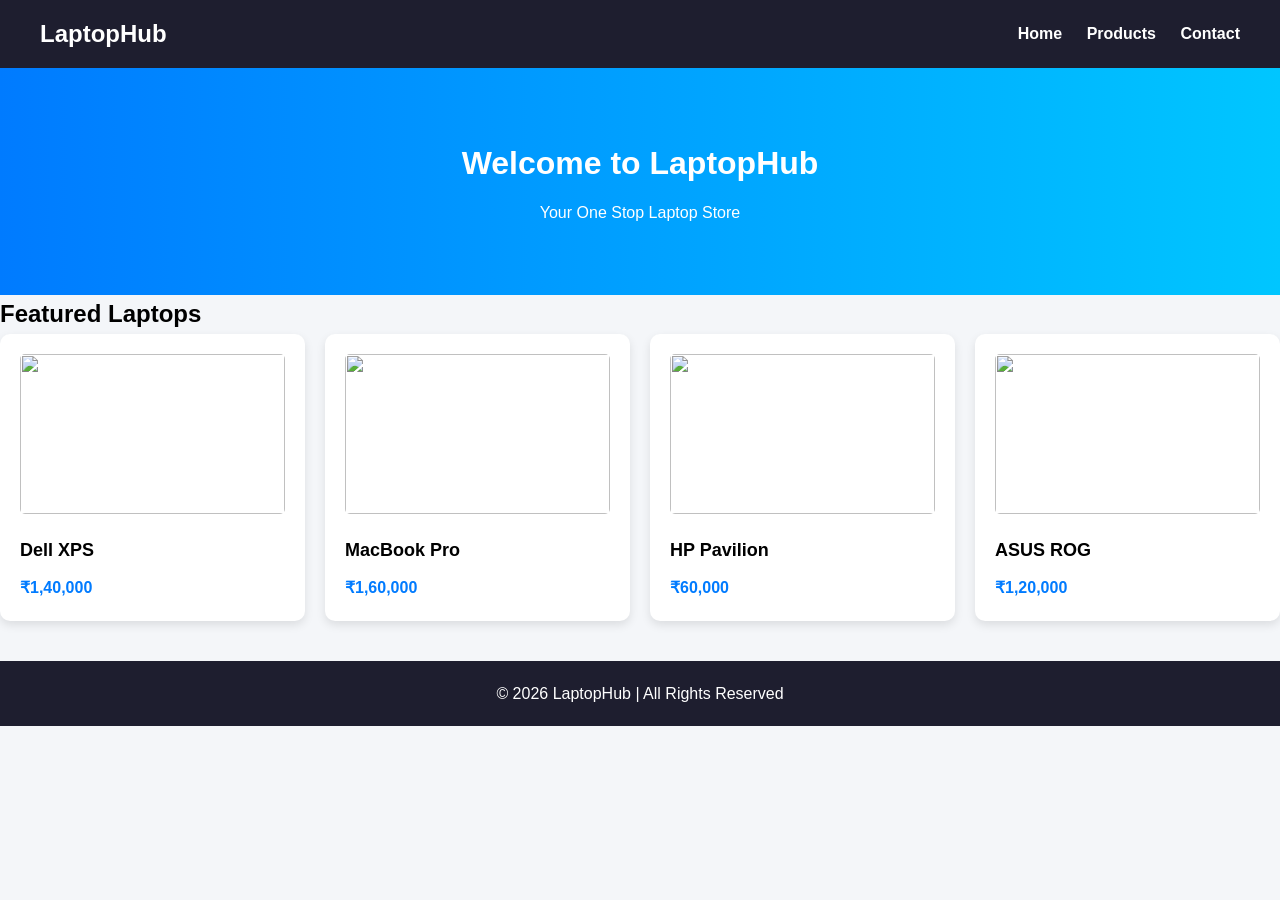
==== index.html @ d05b3295 "Add files via upload" ====
<!DOCTYPE html>
<html>
<head>
    <title>Laptop Store - Home</title>
    <link rel="stylesheet" href="style.css">
</head>
<body>


   <header>
    <h1>LaptopHub</h1>
    <nav>
        <a href="index.html" target="_blank">Home</a>
        <a href="products.html" target="_blank">Products</a>
        <a href="contact.html" target="_blank">Contact</a>
    </nav>
</header>


<section class="banner">
    <h2>Welcome to LaptopHub</h2>
    <p>Your One Stop Laptop Store</p>
</section>

<section class="featured">
    <h2>Featured Laptops</h2>
    <div class="products">

        <div class="card">
            <img src="C:\Users\alfar\OneDrive\Desktop\New folder (2)\images\Business Lap\Dell.jpg">
            <h3>Dell XPS</h3>
            <p>₹1,40,000</p>
        </div>

        <div class="card">
            <img src="C:\Users\alfar\OneDrive\Desktop\New folder (2)\images\Professional lap\MacBook 1.jpg">
            <h3>MacBook Pro</h3>
            <p>₹1,60,000</p>
        </div>

        <div class="card">
            <img src="C:\Users\alfar\OneDrive\Desktop\New folder (2)\images\Student lap\HP.jpg">
            <h3>HP Pavilion</h3>
            <p>₹60,000</p>
        </div>

        <div class="card">
            <img src="C:\Users\alfar\OneDrive\Desktop\New folder (2)\images\Gaming lap\Asus Rog.jpg">
            <h3>ASUS ROG</h3>
            <p>₹1,20,000</p>
        </div>

    </div>
</section>

<footer>
    <p>© 2026 LaptopHub | All Rights Reserved</p>
</footer>

</body>
</html>
---- style.css ----
/* Reset */
* {
    margin: 0;
    padding: 0;
    box-sizing: border-box;
}

/* Body */
body {
    font-family: Arial, sans-serif;
    background-color: #f4f6f9;
    line-height: 1.6;
}

/* Header */
header {
    background-color: #1e1e2f;
    color: white;
    padding: 15px 40px;
    display: flex;
    justify-content: space-between;
    align-items: center;
}

header h1 {
    font-size: 24px;
}

nav a {
    color: white;
    text-decoration: none;
    margin-left: 20px;
    font-weight: bold;
}

nav a:hover {
    color: #00c6ff;
}

/* Banner */
.banner {
    background: linear-gradient(to right, #007bff, #00c6ff);
    color: white;
    text-align: center;
    padding: 70px 20px;
}

.banner h2 {
    font-size: 32px;
    margin-bottom: 10px;
}

/* Section Styling */
.section {
    padding: 50px 40px;
    text-align: center;
}

.section h2 {
    margin-bottom: 30px;
    font-size: 28px;
    color: #1e1e2f;
}

/* Product Grid */
.products {
    display: grid;
    grid-template-columns: repeat(4, 1fr);
    gap: 20px;
}

/* Product Card */
.card {
    background: white;
    padding: 20px;
    border-radius: 10px;
    box-shadow: 0px 4px 10px rgba(0,0,0,0.1);
    transition: 0.3s ease;
}

.card:hover {
    transform: translateY(-5px);
}

.card img {
    width: 100%;
    height: 160px;
    object-fit: cover;
    border-radius: 5px;
}

.card h3 {
    margin: 15px 0 10px;
    font-size: 18px;
}

.card p {
    font-weight: bold;
    color: #007bff;
}

/* Contact Section */
.contact {
    padding: 50px 40px;
    text-align: center;
}

form {
    width: 350px;
    margin: auto;
    display: flex;
    flex-direction: column;
}

input, textarea {
    padding: 10px;
    margin-bottom: 15px;
    border: 1px solid #ccc;
    border-radius: 5px;
}

button {
    padding: 10px;
    background-color: #007bff;
    border: none;
    color: white;
    cursor: pointer;
    border-radius: 5px;
    font-weight: bold;
}

button:hover {
    background-color: #0056b3;
}

/* Footer */
footer {
    background-color: #1e1e2f;
    color: white;
    text-align: center;
    padding: 20px;
    margin-top: 40px;
}

/* Smooth Scroll */
html {
    scroll-behavior: smooth;
}

/* Responsive Design */
@media(max-width: 1000px) {
    .products {
        grid-template-columns: repeat(2, 1fr);
    }
}

@media(max-width: 600px) {
    .products {
        grid-template-columns: 1fr;
    }

    header {
        flex-direction: column;
        text-align: center;
    }

    nav {
        margin-top: 10px;
    }

    form {
        width: 90%;
    }
}
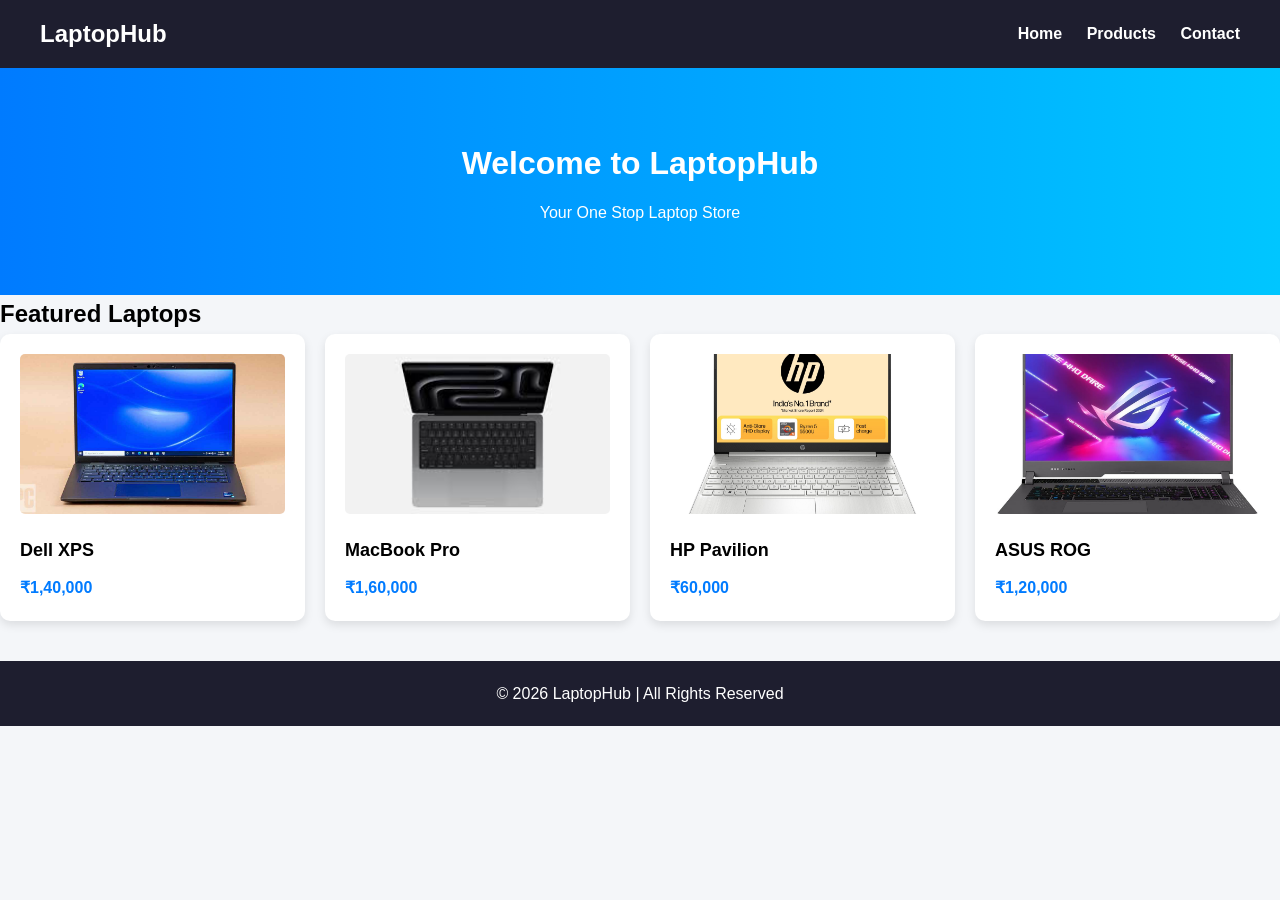
==== commit ec8e5b9f: "Change image paths to relative in index.html Updated image paths to relative URLs for better portabi" ====
--- a/index.html
+++ b/index.html
@@ -27,25 +27,25 @@
     <div class="products">
 
         <div class="card">
-            <img src="C:\Users\alfar\OneDrive\Desktop\New folder (2)\images\Business Lap\Dell.jpg">
+            <img src="images\Business Lap\Dell.jpg">
             <h3>Dell XPS</h3>
             <p>₹1,40,000</p>
         </div>
 
         <div class="card">
-            <img src="C:\Users\alfar\OneDrive\Desktop\New folder (2)\images\Professional lap\MacBook 1.jpg">
+            <img src="images\Professional lap\MacBook 1.jpg">
             <h3>MacBook Pro</h3>
             <p>₹1,60,000</p>
         </div>
 
         <div class="card">
-            <img src="C:\Users\alfar\OneDrive\Desktop\New folder (2)\images\Student lap\HP.jpg">
+            <img src="images\Student lap\HP.jpg">
             <h3>HP Pavilion</h3>
             <p>₹60,000</p>
         </div>
 
         <div class="card">
-            <img src="C:\Users\alfar\OneDrive\Desktop\New folder (2)\images\Gaming lap\Asus Rog.jpg">
+            <img src="images\Gaming lap\Asus Rog.jpg">
             <h3>ASUS ROG</h3>
             <p>₹1,20,000</p>
         </div>
@@ -58,4 +58,5 @@
 </footer>
 
 </body>
-</html>+
+</html>
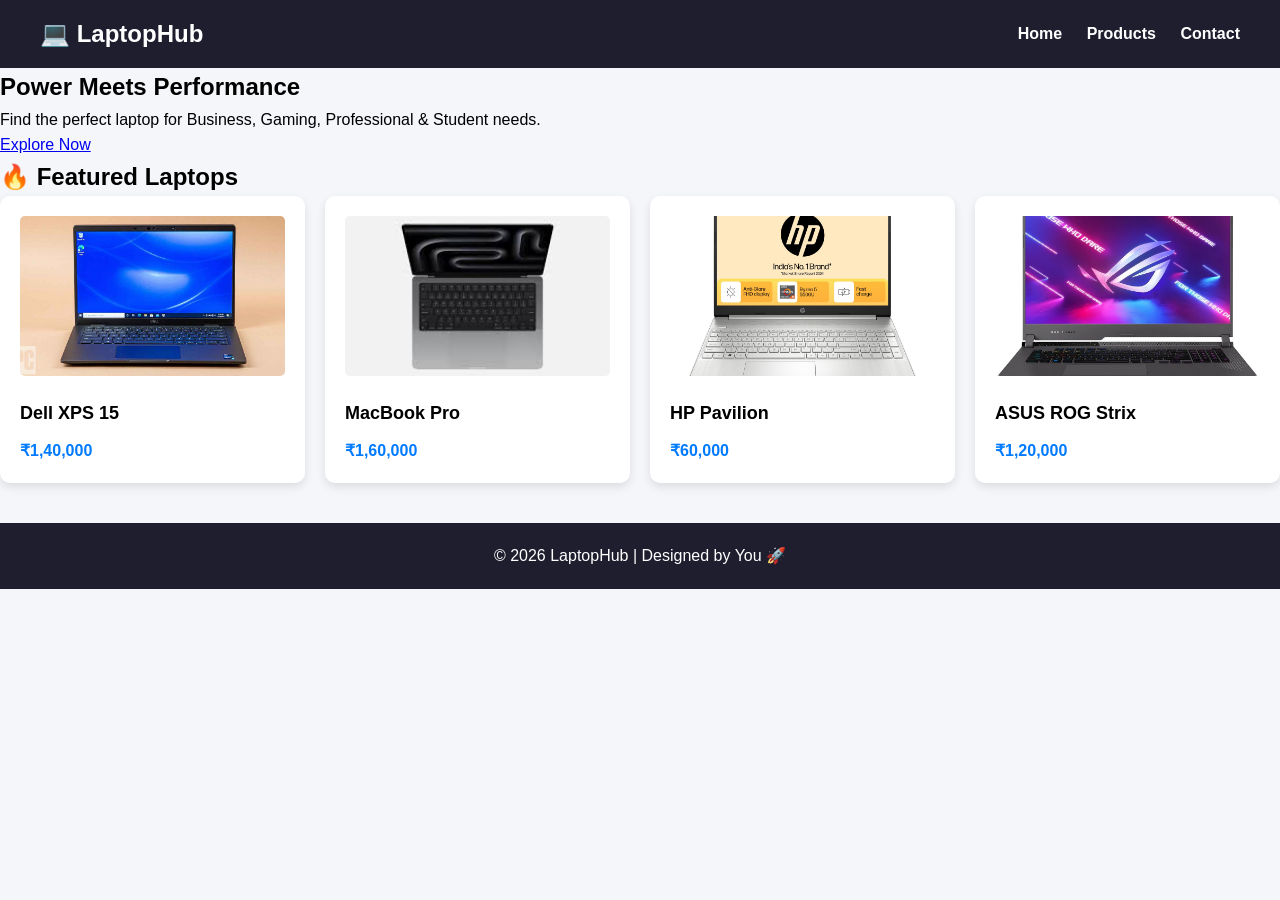
==== commit 30f13f4d: "Update index.html" ====
--- a/index.html
+++ b/index.html
@@ -1,14 +1,13 @@
 <!DOCTYPE html>
 <html>
 <head>
-    <title>Laptop Store - Home</title>
+    <title>LaptopHub | Home</title>
     <link rel="stylesheet" href="style.css">
 </head>
 <body>
 
-
-   <header>
-    <h1>LaptopHub</h1>
+<header class="main-header">
+    <h1 class="logo">💻 LaptopHub</h1>
     <nav>
         <a href="index.html" target="_blank">Home</a>
         <a href="products.html" target="_blank">Products</a>
@@ -16,47 +15,50 @@
     </nav>
 </header>
 
-
-<section class="banner">
-    <h2>Welcome to LaptopHub</h2>
-    <p>Your One Stop Laptop Store</p>
+<!-- HERO SECTION -->
+<section class="hero">
+    <div class="hero-content">
+        <h2>Power Meets Performance</h2>
+        <p>Find the perfect laptop for Business, Gaming, Professional & Student needs.</p>
+        <a href="products.html" target="_blank" class="btn">Explore Now</a>
+    </div>
 </section>
 
+<!-- FEATURED SECTION -->
 <section class="featured">
-    <h2>Featured Laptops</h2>
+    <h2 class="section-title">🔥 Featured Laptops</h2>
     <div class="products">
 
         <div class="card">
-            <img src="images\Business Lap\Dell.jpg">
-            <h3>Dell XPS</h3>
-            <p>₹1,40,000</p>
+            <img src="images/Business Lap/Dell.jpg">
+            <h3>Dell XPS 15</h3>
+            <p class="price">₹1,40,000</p>
         </div>
 
         <div class="card">
-            <img src="images\Professional lap\MacBook 1.jpg">
+            <img src="images/Professional lap/MacBook 1.jpg">
             <h3>MacBook Pro</h3>
-            <p>₹1,60,000</p>
+            <p class="price">₹1,60,000</p>
         </div>
 
         <div class="card">
-            <img src="images\Student lap\HP.jpg">
+            <img src="images/Student lap/HP.jpg">
             <h3>HP Pavilion</h3>
-            <p>₹60,000</p>
+            <p class="price">₹60,000</p>
         </div>
 
         <div class="card">
-            <img src="images\Gaming lap\Asus Rog.jpg">
-            <h3>ASUS ROG</h3>
-            <p>₹1,20,000</p>
+            <img src="images/Gaming lap/Asus Rog.jpg">
+            <h3>ASUS ROG Strix</h3>
+            <p class="price">₹1,20,000</p>
         </div>
 
     </div>
 </section>
 
 <footer>
-    <p>© 2026 LaptopHub | All Rights Reserved</p>
+    <p>© 2026 LaptopHub | Designed by You 🚀</p>
 </footer>
 
 </body>
-
 </html>
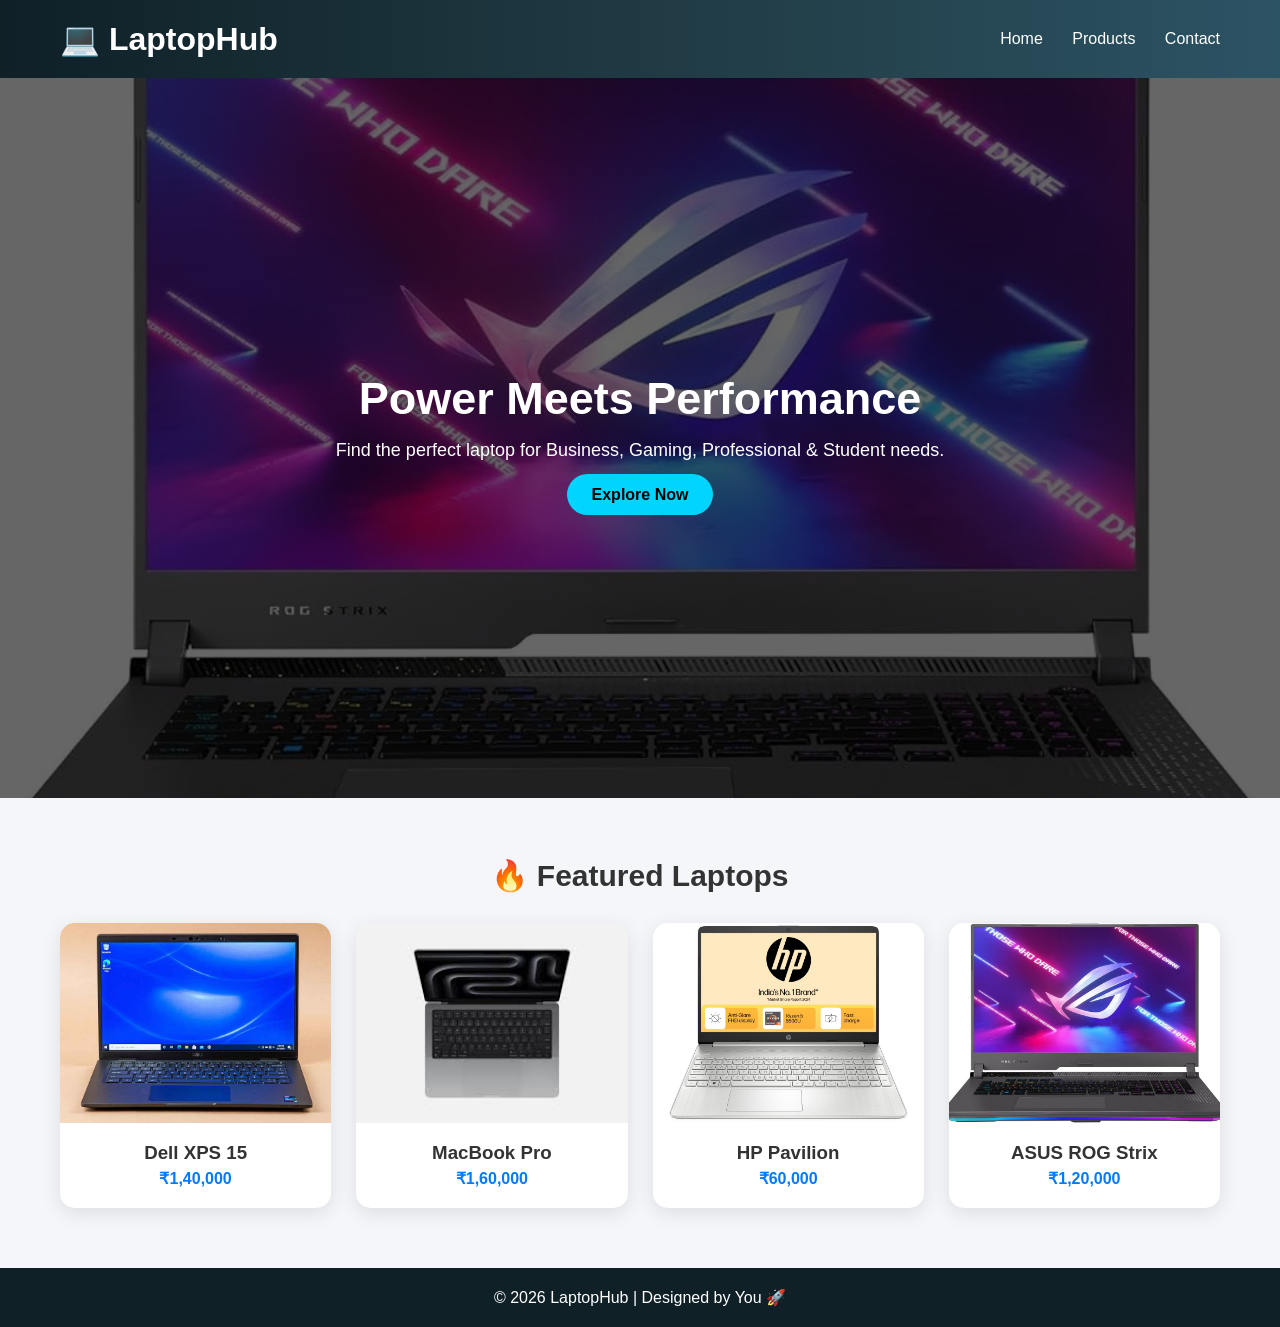
==== commit 546d9031: "Fix HTML encoding issues in index.html" ====
--- a/index.html
+++ b/index.html
@@ -15,7 +15,7 @@
     </nav>
 </header>
 
-<!-- HERO SECTION -->
+
 <section class="hero">
     <div class="hero-content">
         <h2>Power Meets Performance</h2>
@@ -24,7 +24,7 @@
     </div>
 </section>
 
-<!-- FEATURED SECTION -->
+
 <section class="featured">
     <h2 class="section-title">🔥 Featured Laptops</h2>
     <div class="products">
@@ -62,3 +62,4 @@
 
 </body>
 </html>
+
--- a/style.css
+++ b/style.css
@@ -1,174 +1,126 @@
-/* Reset */
+/* RESET */
 * {
     margin: 0;
     padding: 0;
     box-sizing: border-box;
+    font-family: 'Segoe UI', sans-serif;
 }
 
-/* Body */
 body {
-    font-family: Arial, sans-serif;
-    background-color: #f4f6f9;
-    line-height: 1.6;
+    background: #f4f6f9;
+    color: #333;
 }
 
-/* Header */
-header {
-    background-color: #1e1e2f;
-    color: white;
-    padding: 15px 40px;
+/* HEADER */
+.main-header {
+    background: linear-gradient(90deg, #0f2027, #203a43, #2c5364);
     display: flex;
     justify-content: space-between;
     align-items: center;
+    padding: 20px 60px;
 }
 
-header h1 {
-    font-size: 24px;
+.logo {
+    color: white;
 }
 
 nav a {
     color: white;
     text-decoration: none;
-    margin-left: 20px;
-    font-weight: bold;
+    margin-left: 25px;
+    font-weight: 500;
+    transition: 0.3s;
 }
 
 nav a:hover {
-    color: #00c6ff;
+    color: #00d4ff;
 }
 
-/* Banner */
-.banner {
-    background: linear-gradient(to right, #007bff, #00c6ff);
+/* HERO */
+.hero {
+    height: 80vh;
+    background: linear-gradient(rgba(0,0,0,0.6), rgba(0,0,0,0.6)),
+                url('images/Gaming lap/Asus Rog.jpg') center/cover;
+    display: flex;
+    align-items: center;
+    justify-content: center;
+    text-align: center;
     color: white;
-    text-align: center;
-    padding: 70px 20px;
 }
 
-.banner h2 {
-    font-size: 32px;
-    margin-bottom: 10px;
+.hero-content h2 {
+    font-size: 45px;
+    margin-bottom: 15px;
 }
 
-/* Section Styling */
-.section {
-    padding: 50px 40px;
-    text-align: center;
+.hero-content p {
+    font-size: 18px;
+    margin-bottom: 25px;
 }
 
-.section h2 {
-    margin-bottom: 30px;
-    font-size: 28px;
-    color: #1e1e2f;
+.btn {
+    padding: 12px 25px;
+    background: #00d4ff;
+    color: black;
+    text-decoration: none;
+    font-weight: bold;
+    border-radius: 30px;
+    transition: 0.3s;
 }
 
-/* Product Grid */
+.btn:hover {
+    background: white;
+}
+
+/* SECTION */
+.section-title {
+    text-align: center;
+    margin: 60px 0 30px;
+    font-size: 30px;
+}
+
+/* PRODUCTS GRID */
 .products {
     display: grid;
     grid-template-columns: repeat(4, 1fr);
-    gap: 20px;
+    gap: 25px;
+    padding: 0 60px 60px;
 }
 
-/* Product Card */
 .card {
     background: white;
-    padding: 20px;
-    border-radius: 10px;
-    box-shadow: 0px 4px 10px rgba(0,0,0,0.1);
-    transition: 0.3s ease;
+    border-radius: 15px;
+    overflow: hidden;
+    box-shadow: 0 5px 20px rgba(0,0,0,0.1);
+    text-align: center;
+    transition: 0.4s;
 }
 
 .card:hover {
-    transform: translateY(-5px);
+    transform: translateY(-10px);
+    box-shadow: 0 10px 30px rgba(0,0,0,0.2);
 }
 
 .card img {
     width: 100%;
-    height: 160px;
+    height: 200px;
     object-fit: cover;
-    border-radius: 5px;
 }
 
 .card h3 {
-    margin: 15px 0 10px;
-    font-size: 18px;
+    margin: 15px 0 5px;
 }
 
-.card p {
+.price {
+    color: #007bff;
     font-weight: bold;
-    color: #007bff;
+    margin-bottom: 20px;
 }
 
-/* Contact Section */
-.contact {
-    padding: 50px 40px;
-    text-align: center;
-}
-
-form {
-    width: 350px;
-    margin: auto;
-    display: flex;
-    flex-direction: column;
-}
-
-input, textarea {
-    padding: 10px;
-    margin-bottom: 15px;
-    border: 1px solid #ccc;
-    border-radius: 5px;
-}
-
-button {
-    padding: 10px;
-    background-color: #007bff;
-    border: none;
-    color: white;
-    cursor: pointer;
-    border-radius: 5px;
-    font-weight: bold;
-}
-
-button:hover {
-    background-color: #0056b3;
-}
-
-/* Footer */
+/* FOOTER */
 footer {
-    background-color: #1e1e2f;
+    background: #0f2027;
     color: white;
     text-align: center;
     padding: 20px;
-    margin-top: 40px;
 }
-
-/* Smooth Scroll */
-html {
-    scroll-behavior: smooth;
-}
-
-/* Responsive Design */
-@media(max-width: 1000px) {
-    .products {
-        grid-template-columns: repeat(2, 1fr);
-    }
-}
-
-@media(max-width: 600px) {
-    .products {
-        grid-template-columns: 1fr;
-    }
-
-    header {
-        flex-direction: column;
-        text-align: center;
-    }
-
-    nav {
-        margin-top: 10px;
-    }
-
-    form {
-        width: 90%;
-    }
-}
